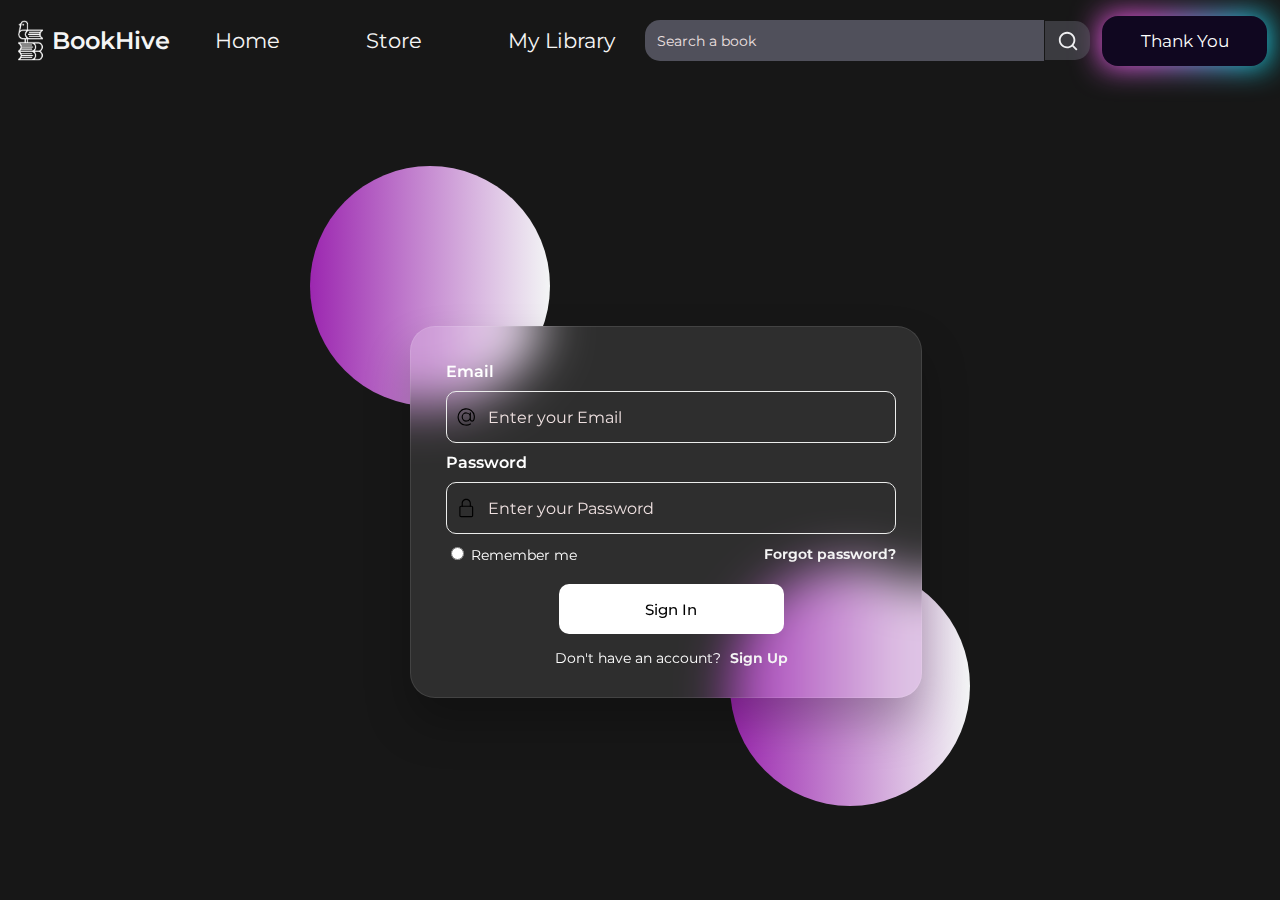
==== login-register.html @ b526059c "login page UI added" ====
<!DOCTYPE html>
<html lang="en-US">
    <head>
        <title>Library</title>
        <meta charset="UTF-8">
        <meta name="viewport" content="width=device-width, initial-scale=1.0">
        <link rel="stylesheet" href="/styles/forall.css" type="text/css" />
        <link rel="stylesheet" href="/styles/navbar.css" />
        <link rel="stylesheet" href="/styles/navButton.css" />
        <link rel="stylesheet" href="/styles/scroll-top.css" />
        <link rel="stylesheet" href="/styles/login-register.css" />
        <script src="https://kit.fontawsome.com/a076d05399.js"></script>
    </head>
    <body>
        <div id="navbar-container">   
        </div>
        <script>
            // Fetch the navbar content from the navbar.html file
            fetch('navbar.html')
                .then(response => response.text())
                .then(navbarContent => {
                // Insert the navbar content into the container
                    document.getElementById('navbar-container').innerHTML = navbarContent;
                })
            .catch(error => console.error('Error loading navbar:', error));
        </script>
        <section>
            <div class="container-login">
                <div class="card front-face">
                    
                    <form class="form">
                        <div class="flex-column">
                            <label>Email </label></div>
                            <div class="inputForm">
                                <svg xmlns="http://www.w3.org/2000/svg" width="20" viewBox="0 0 32 32" height="20"><g data-name="Layer 3" id="Layer_3"><path d="m30.853 13.87a15 15 0 0 0 -29.729 4.082 15.1 15.1 0 0 0 12.876 12.918 15.6 15.6 0 0 0 2.016.13 14.85 14.85 0 0 0 7.715-2.145 1 1 0 1 0 -1.031-1.711 13.007 13.007 0 1 1 5.458-6.529 2.149 2.149 0 0 1 -4.158-.759v-10.856a1 1 0 0 0 -2 0v1.726a8 8 0 1 0 .2 10.325 4.135 4.135 0 0 0 7.83.274 15.2 15.2 0 0 0 .823-7.455zm-14.853 8.13a6 6 0 1 1 6-6 6.006 6.006 0 0 1 -6 6z"></path></g></svg>
                                <input placeholder="Enter your Email" class="input-form" type="text">
                            </div>
                        
                        <div class="flex-column">
                            <label>Password </label></div>
                            <div class="inputForm">
                                <svg xmlns="http://www.w3.org/2000/svg" width="20" viewBox="-64 0 512 512" height="20"><path d="m336 512h-288c-26.453125 0-48-21.523438-48-48v-224c0-26.476562 21.546875-48 48-48h288c26.453125 0 48 21.523438 48 48v224c0 26.476562-21.546875 48-48 48zm-288-288c-8.8125 0-16 7.167969-16 16v224c0 8.832031 7.1875 16 16 16h288c8.8125 0 16-7.167969 16-16v-224c0-8.832031-7.1875-16-16-16zm0 0"></path><path d="m304 224c-8.832031 0-16-7.167969-16-16v-80c0-52.929688-43.070312-96-96-96s-96 43.070312-96 96v80c0 8.832031-7.167969 16-16 16s-16-7.167969-16-16v-80c0-70.59375 57.40625-128 128-128s128 57.40625 128 128v80c0 8.832031-7.167969 16-16 16zm0 0"></path></svg>        
                                <input placeholder="Enter your Password" class="input-form" type="password">
                            </div>
                        
                        <div class="flex-row">
                            <div>
                            <input type="radio">
                            <label>Remember me </label>
                            </div>
                            <span class="span">Forgot password?</span>
                        </div>
                        <div class="submit">
                        <button class="button-submit">Sign In</button></div>
                        <p class="p">Don't have an account? <span class="span signup-unflipped">Sign Up</span>
                        </form>
                </div>
                <div class="card back-face">
                    <span>sodfsf</span>
                    <div>dsfdsf</div>
                    <p class="p">Have an account? <span class="span signup-flipped">Login</span>
                </div>
            </div>
        </section>
        <script>
            let mainCard = document.querySelector('.container-login');
            let flipAction = document.getElementsByClassName('signup-unflipped');
            let unflipAction = document.getElementsByClassName('signup-flipped');
            
            flipAction[0].addEventListener('click', () => {
                mainCard.classList.add('flipped');
            });

            unflipAction[0].addEventListener('click', () => {
                mainCard.classList.remove('flipped');
            });
        </script>
        </body>
        
        </html>
---- styles/forall.css ----
@import url('https://fonts.googleapis.com/css2?family=Montserrat:ital,wght@0,100;0,200;0,300;0,400;0,500;0,600;0,700;0,800;0,900;1,100;1,200;1,300;1,400;1,500;1,600;1,700;1,800;1,900&display=swap');
*{
    font-family: 'Montserrat', sans-serif;
    color : whitesmoke;
}

::-webkit-scrollbar {
  width: 7.5px;
}

/* Track */
::-webkit-scrollbar-track {
  background: #222222; 
}

/* Handle */
::-webkit-scrollbar-thumb {
  background: #555454; 
}

/* Handle on hover */
::-webkit-scrollbar-thumb:hover {
  background: #777777; 
}

a{
    cursor: pointer;
}

body{
    margin: 0;
    background-color: rgb(23,23,23);
}

header{
    padding: 10px;
}
---- styles/navbar.css ----
.navbar-div {
  /* background-color: white; */
  display: flex;
}

.navbar-div .nav-links{
  display: flex;
  align-items: center;
  justify-content: space-between;
  width: 400px;
}

.container {
  display: flex;
  justify-content: center;
  align-items: center;
  height: 35px;
  margin-left: 30px;
  margin-top: 13px;
}

.input {
  max-width: 375px;
  width: 800px;
  height: 65%;
  outline: none;
  font-size: 14px;
  font-weight: 70px;
  background-color: #86869b83;
  caret-color: whitesmoke;
  color: whitesmoke;
  padding: 7px 10px;
  border: 2px solid transparent;
  border-top-left-radius: 15px;
  border-bottom-left-radius: 15px;
  margin-right: 1px;
  transition: all .2s ease;
}

.input:hover {
  border: 2px solid rgba(255, 255, 255, 0.16);
}

.input:focus {
  border: 2px solid #a970ff;
  background-color: #0e0e10;
}

.search__btn {
  border: none;
  cursor: pointer;
  background-color: rgba(87, 87, 96, 0.565);
  border-top-right-radius: 15px;
  border-bottom-right-radius: 15px;
  height: 39px;
  width: 45px;
  display: flex;
  justify-content: center;
  align-items: center;
}

.search__btn:hover {
  background-color: rgba(54, 54, 56, 1);
}

.thank-div{
  display: flex;
  width : 100%;
  justify-content: flex-end;
  align-items: center;
}
.logo-div{
  margin: 5px;
  display: flex;
  align-items: center;
}

.logo-div a{
  font-size: 24px;
  margin-left: 7px;
  font-weight: 600;
  color: whitesmoke;
  cursor: default;
}

.logo-div img{
  background-blend-mode: multiply;
  width: 30px;
  
}

li{
  list-style: none;
}   

.logo-div a {
  text-decoration : none;
  cursor : pointer;
}
---- styles/navButton.css ----
.thank-div button {
    width: 165px;
    height: 50px;
    cursor: pointer;
    color: #fff;
    font-size: 17px;
    border-radius: 1rem;
    border: none;
    position: relative;
    background: #100720;
    transition: 0.1s;
    margin-right : 3px;
  }
  
  .thank-div button::after {
    content: '';
    width: 100%;
    height: 100%;
    background-image: radial-gradient( circle farthest-corner at 10% 20%,  rgba(255,94,247,1) 17.8%, rgba(2,245,255,1) 100.2% );
    filter: blur(15px);
    z-index: -1;
    position: absolute;
    left: 0;
    top: 0;
  }
  
  .thank-div button:hover {
    transform: scale(0.9) rotate(3deg);
    background: radial-gradient( circle farthest-corner at 10% 20%, rgba(255,94,247,1) 17.8%, rgba(2,245,255,1) 100.2% );
    transition: 0.5s;
  }

  .nav-links a {
    text-decoration: none;
    color: whitesmoke;
    font-size: 1.3rem;
    border : none;
    background : none;
  }

  .nav-links a::before{
    margin-left : auto;
  }

  .nav-links a::before, .nav-links a::after {
    content : '';
    width : 0%;
    height : 2px;
    background : blueviolet;
    display : block;
    transition : 0.5s;
  }

  .nav-links a:hover::after, .nav-links a:hover::before {
    width : 50%;
  }
---- styles/scroll-top.css ----
#scrollBtn {
  display : none;
  position : fixed;
  bottom : 20px;
  right : 10px;
  z-index : 99;
  border : none;
  outline : whitesmoke;
  background-color: whitesmoke;
  cursor : pointer;
  width: 35px;
  height: 35px;
  border-radius: 50%;
}
---- styles/login-register.css ----
section {
  position : relative;
  min-height : 90vh;
  height : 100%;
  display : flex;
  align-items: center;
  justify-content: center;
  color : #fff;
  perspective: 1000px;
}

section::before {
  content : "";
  position : absolute;
  height : 240px;
  width : 240px;
  background : linear-gradient(90deg, #9c27b0, #f3f5f5);
  transform : translate(-210px,-200px);
  border-radius: 50%;
}

section::after {
  content : "";
  position : absolute;
  height : 240px;
  width : 240px;
  background : linear-gradient(90deg, #9c27b0, #f3f5f5);
  transform : translate(210px,200px);
  border-radius: 50%;
}

.container-login {
  position : relative;
  width : 460px;
  height : 320px;
  z-index : 100;
  transition : 0.6s;
  transform-style : preserve-3d;
}

/*signup button pressed then it flipped*/
.flipped {
  transform : rotateY(180deg);
}

.container-login .card {
  width : 100%;
  height : 100%;
  background : rgba(255,255,255,0.1);
  border-radius: 25px;
  box-shadow : 0 25px 45px rgba(0,0,0,0.25);
  backdrop-filter : blur(25px);
  border : 1px solid rgba(255,255,255,0.1);
  padding : 25px;
  position : absolute;
  backface-visibility: hidden;
}

.card.back-face {
  border : none;
  padding : 15px 25px 25px 25px;
  transform : rotateY(180deg);
}


/* .logo-login{
  margin: 5px;
  display: flex;
  align-items: center;
}
.logo-login img{
  background-blend-mode: multiply;
  width: 30px;
  
} */

.form {
  display: flex;
  flex-direction: column;
  padding: 10px;
  width: 450px;
  border-radius: 20px;
}


.form button {
  align-self: flex-end;
}

.flex-column > label {
  color: white;
  font-weight: 600;
}

.inputForm {
  border: 1.5px solid #ecedec;
  border-radius: 10px;
  margin-top : 10px;
  margin-bottom : 10px;
  height: 50px;
  display: flex;
  align-items: center;
  padding-left: 10px;
  transition: 0.2s ease-in-out;
}



::placeholder {
  color : rgb(238, 224, 224);
  font-weight : 400;
}

.input-form {
  background : none;
  margin-left: 10px;
  border-radius: 10px;
  border: none;
  width: 100%;
  height: 100%;
  color : white;
  font-weight : 600;
  font-size : 16px;
}

.input-form:focus {
  outline: none;
}

.inputForm:focus-within {
  border: 1.5px solid #2d79f3;
}

.flex-row {
  display: flex;
  flex-direction: row;
  align-items: center;
  gap: 10px;
  justify-content: space-between;
}

.flex-row > div > label {
  font-size: 14px;
  color: white;
  font-weight: 400;
}

.span {
  font-size: 14px;
  margin-left: 5px;
  color: whitesmoke;
  font-weight: 650;
  cursor: pointer;
}

.button-submit {
  margin: 20px 0 10px 0;
  background-color: #fff;
  border: none;
  color: black;
  font-size: 15px;
  font-weight: 500;
  border-radius: 10px;
  height: 50px;
  width: 50%;
  cursor: pointer;
}

.submit {
  display : flex;
  justify-content: center;
}

.button-submit:hover {
  color : #fff;
  background: linear-gradient(90deg, rgba(255,94,247,1) , rgba(2,245,255,1));
}


.p {
  text-align: center;
  color: white;
  font-size: 14px;
  margin: 5px 0;
}
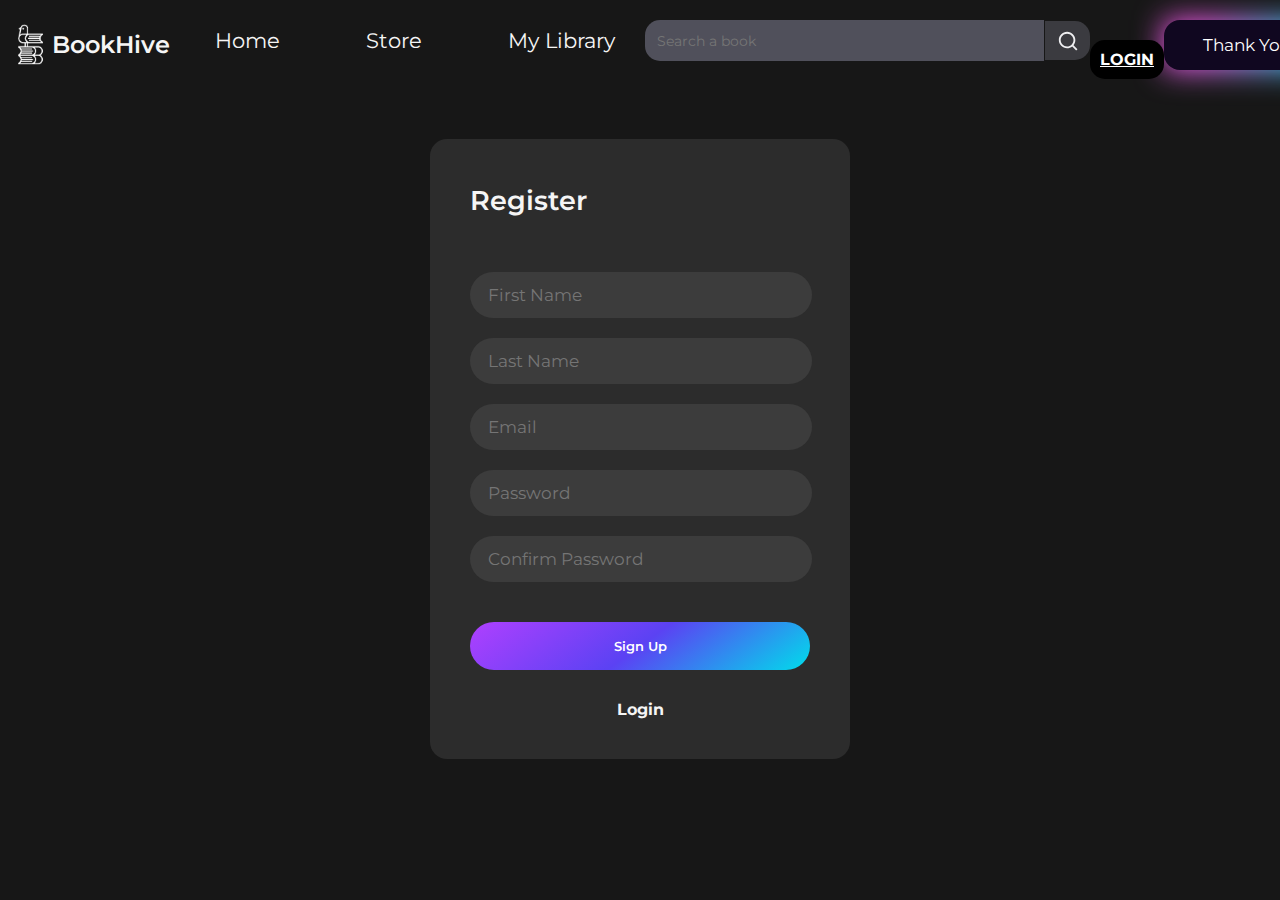
==== commit e61dd2fb: "Login-register added and updated" ====
--- a/login-register.html
+++ b/login-register.html
@@ -24,57 +24,45 @@
                 })
             .catch(error => console.error('Error loading navbar:', error));
         </script>
-        <section>
-            <div class="container-login">
-                <div class="card front-face">
-                    
-                    <form class="form">
-                        <div class="flex-column">
-                            <label>Email </label></div>
-                            <div class="inputForm">
-                                <svg xmlns="http://www.w3.org/2000/svg" width="20" viewBox="0 0 32 32" height="20"><g data-name="Layer 3" id="Layer_3"><path d="m30.853 13.87a15 15 0 0 0 -29.729 4.082 15.1 15.1 0 0 0 12.876 12.918 15.6 15.6 0 0 0 2.016.13 14.85 14.85 0 0 0 7.715-2.145 1 1 0 1 0 -1.031-1.711 13.007 13.007 0 1 1 5.458-6.529 2.149 2.149 0 0 1 -4.158-.759v-10.856a1 1 0 0 0 -2 0v1.726a8 8 0 1 0 .2 10.325 4.135 4.135 0 0 0 7.83.274 15.2 15.2 0 0 0 .823-7.455zm-14.853 8.13a6 6 0 1 1 6-6 6.006 6.006 0 0 1 -6 6z"></path></g></svg>
-                                <input placeholder="Enter your Email" class="input-form" type="text">
-                            </div>
-                        
-                        <div class="flex-column">
-                            <label>Password </label></div>
-                            <div class="inputForm">
-                                <svg xmlns="http://www.w3.org/2000/svg" width="20" viewBox="-64 0 512 512" height="20"><path d="m336 512h-288c-26.453125 0-48-21.523438-48-48v-224c0-26.476562 21.546875-48 48-48h288c26.453125 0 48 21.523438 48 48v224c0 26.476562-21.546875 48-48 48zm-288-288c-8.8125 0-16 7.167969-16 16v224c0 8.832031 7.1875 16 16 16h288c8.8125 0 16-7.167969 16-16v-224c0-8.832031-7.1875-16-16-16zm0 0"></path><path d="m304 224c-8.832031 0-16-7.167969-16-16v-80c0-52.929688-43.070312-96-96-96s-96 43.070312-96 96v80c0 8.832031-7.167969 16-16 16s-16-7.167969-16-16v-80c0-70.59375 57.40625-128 128-128s128 57.40625 128 128v80c0 8.832031-7.167969 16-16 16zm0 0"></path></svg>        
-                                <input placeholder="Enter your Password" class="input-form" type="password">
-                            </div>
-                        
-                        <div class="flex-row">
-                            <div>
-                            <input type="radio">
-                            <label>Remember me </label>
-                            </div>
-                            <span class="span">Forgot password?</span>
-                        </div>
-                        <div class="submit">
-                        <button class="button-submit">Sign In</button></div>
-                        <p class="p">Don't have an account? <span class="span signup-unflipped">Sign Up</span>
-                        </form>
-                </div>
-                <div class="card back-face">
-                    <span>sodfsf</span>
-                    <div>dsfdsf</div>
-                    <p class="p">Have an account? <span class="span signup-flipped">Login</span>
+        <form method="post" action="example.com">
+            <div class="login-container" style="display:none;">
+                <div class="login wrap">
+                    <div class="h1">Login</div>
+                    <input pattern="^([a-zA-Z0-9_\-\.]+)@((\[[0-9]{1,3}\.[0-9]{1,3}\.[0-9]{1,3}\.)|(([a-zA-Z0-9\-]+\.)+))([a-zA-Z]{2,4}|[0-9]{1,3})(\]?)$" placeholder="Email" id="email" name="email" type="text" required>
+                    <input placeholder="Password" id="password" name="password" type="password" required>
+                    <input value="Login" class="btn" type="submit">
+                    <p class="account-question">Don't have an account? <span class="sign-up-btn" onclick="showReg();"> Signup</span></p>
                 </div>
             </div>
-        </section>
+        </form>
+        <form>
+            <div class="register-container" style="display:flex;">
+                <div class="login wrap">
+                    <div class="h1">Register</div>
+                    <input placeholder="First Name" id="fname" name="fname" type="text" required>
+                    <input placeholder="Last Name" id="lname" name="lname" type="text" required>
+                    <input pattern="^([a-zA-Z0-9_\-\.]+)@((\[[0-9]{1,3}\.[0-9]{1,3}\.[0-9]{1,3}\.)|(([a-zA-Z0-9\-]+\.)+))([a-zA-Z]{2,4}|[0-9]{1,3})(\]?)$" placeholder="Email" id="email" name="email" type="text" required>
+                    <input placeholder="Password" id="password" name="password" type="password" required>
+                    <input placeholder="Confirm Password" id="password" name="password" type="password" required>
+                    <input value="Sign Up" class="btn" type="submit">
+                    <span class="login-btn" onclick="showLog();"> Login</span>
+                </div>
+            </div>
+        </form>
         <script>
-            let mainCard = document.querySelector('.container-login');
-            let flipAction = document.getElementsByClassName('signup-unflipped');
-            let unflipAction = document.getElementsByClassName('signup-flipped');
-            
-            flipAction[0].addEventListener('click', () => {
-                mainCard.classList.add('flipped');
-            });
+            let register = document.querySelector('.register-container');
+            let login = document.querySelector('.login-container');
+            function showReg() {
+                register.style.display = "flex";
+                login.style.display = "none";
+            }
 
-            unflipAction[0].addEventListener('click', () => {
-                mainCard.classList.remove('flipped');
-            });
+            function showLog() {
+                register.style.display = "none";
+                login.style.display = "flex";
+            }
         </script>
+        
         </body>
         
         </html>
--- a/styles/navbar.css
+++ b/styles/navbar.css
@@ -96,4 +96,18 @@
 .logo-div a {
   text-decoration : none;
   cursor : pointer;
+}
+
+.login-logo {
+  display : flex;
+  justify-content: center;
+  align-items: center;
+}
+
+.login-logo .login-btn {
+  color : white;
+  background-color: black;
+  border-radius: 15px;
+  border : none;
+  padding : 10px;
 }--- a/styles/login-register.css
+++ b/styles/login-register.css
@@ -1,185 +1,146 @@
-section {
-  position : relative;
-  min-height : 90vh;
-  height : 100%;
-  display : flex;
+
+.login-container, 
+.register-container {
+  display: flex;
+  justify-content: center;
   align-items: center;
-  justify-content: center;
-  color : #fff;
-  perspective: 1000px;
+  margin-top : 50px;
 }
 
-section::before {
-  content : "";
-  position : absolute;
-  height : 240px;
-  width : 240px;
-  background : linear-gradient(90deg, #9c27b0, #f3f5f5);
-  transform : translate(-210px,-200px);
-  border-radius: 50%;
+.login {
+  width: 340px;
+  min-height : 350px;
+  background: #2c2c2c;
+  padding : 40px;
+  color: #fff;
+  border-radius: 17px;
+  font-size: 1.3em;
+  font-family: -apple-system, BlinkMacSystemFont, 'Segoe UI', Roboto, Oxygen, Ubuntu, Cantarell, 'Open Sans', 'Helvetica Neue', sans-serif;
 }
 
-section::after {
-  content : "";
-  position : absolute;
-  height : 240px;
-  width : 240px;
-  background : linear-gradient(90deg, #9c27b0, #f3f5f5);
-  transform : translate(210px,200px);
-  border-radius: 50%;
-}
-
-.container-login {
-  position : relative;
-  width : 460px;
-  height : 320px;
-  z-index : 100;
-  transition : 0.6s;
-  transform-style : preserve-3d;
-}
-
-/*signup button pressed then it flipped*/
-.flipped {
-  transform : rotateY(180deg);
-}
-
-.container-login .card {
-  width : 100%;
-  height : 100%;
-  background : rgba(255,255,255,0.1);
-  border-radius: 25px;
-  box-shadow : 0 25px 45px rgba(0,0,0,0.25);
-  backdrop-filter : blur(25px);
-  border : 1px solid rgba(255,255,255,0.1);
-  padding : 25px;
-  position : absolute;
-  backface-visibility: hidden;
-}
-
-.card.back-face {
-  border : none;
-  padding : 15px 25px 25px 25px;
-  transform : rotateY(180deg);
+.login input[type="text"],
+.login input[type="password"] {
+  opacity: 1;
+  display: flex;
+  border: none;
+  outline: none;
+  width: 90%;
+  padding: 13px 18px;
+  margin: 20px 0 0 0;
+  font-size: 0.8em;
+  border-radius: 100px;
+  background: #3c3c3c;
+  color: #fff;
 }
 
 
-/* .logo-login{
-  margin: 5px;
-  display: flex;
-  align-items: center;
-}
-.logo-login img{
-  background-blend-mode: multiply;
-  width: 30px;
-  
-} */
-
-.form {
-  display: flex;
-  flex-direction: column;
-  padding: 10px;
-  width: 450px;
-  border-radius: 20px;
+.login input:focus {
+  animation: bounce 1s;
+  -webkit-appearance: none;
 }
 
-
-.form button {
-  align-self: flex-end;
+.login input[type=submit],
+.login input[type=button],
+.h1 {
+  border: 0;
+  outline: 0;
+  width: 100%;
+  padding: 13px;
+  margin: 40px 0 0 0;
+  border-radius: 500px;
+  font-weight: 600;
+  animation: bounce2 1.6s;
 }
 
-.flex-column > label {
-  color: white;
-  font-weight: 600;
+.h1 {
+  padding: 0;
+  position: relative;
+  top: -35px;
+  display: block;
+  margin-bottom: -0px;
+  font-size: 1.3em;
 }
 
-.inputForm {
-  border: 1.5px solid #ecedec;
-  border-radius: 10px;
-  margin-top : 10px;
-  margin-bottom : 10px;
-  height: 50px;
-  display: flex;
-  align-items: center;
-  padding-left: 10px;
-  transition: 0.2s ease-in-out;
-}
-
-
-
-::placeholder {
-  color : rgb(238, 224, 224);
-  font-weight : 400;
-}
-
-.input-form {
-  background : none;
-  margin-left: 10px;
-  border-radius: 10px;
-  border: none;
-  width: 100%;
-  height: 100%;
-  color : white;
-  font-weight : 600;
+.account-question, 
+.login-btn{
   font-size : 16px;
-}
-
-.input-form:focus {
-  outline: none;
-}
-
-.inputForm:focus-within {
-  border: 1.5px solid #2d79f3;
-}
-
-.flex-row {
-  display: flex;
-  flex-direction: row;
-  align-items: center;
-  gap: 10px;
-  justify-content: space-between;
-}
-
-.flex-row > div > label {
-  font-size: 14px;
-  color: white;
-  font-weight: 400;
-}
-
-.span {
-  font-size: 14px;
-  margin-left: 5px;
-  color: whitesmoke;
-  font-weight: 650;
-  cursor: pointer;
-}
-
-.button-submit {
-  margin: 20px 0 10px 0;
-  background-color: #fff;
-  border: none;
-  color: black;
-  font-size: 15px;
-  font-weight: 500;
-  border-radius: 10px;
-  height: 50px;
-  width: 50%;
-  cursor: pointer;
-}
-
-.submit {
+  margin-top : 30px;
   display : flex;
   justify-content: center;
 }
 
-.button-submit:hover {
-  color : #fff;
-  background: linear-gradient(90deg, rgba(255,94,247,1) , rgba(2,245,255,1));
+.sign-up-btn,
+.login-btn{
+  font-weight: bold;
+  cursor : pointer;
 }
 
+.btn {
+  background: linear-gradient(144deg, #af40ff, #5b42f3 50%, #00ddeb);
+  color: #fff;
+  padding: 16px !important;
+}
 
-.p {
-  text-align: center;
-  color: white;
-  font-size: 14px;
-  margin: 5px 0;
+.btn:hover {
+  background: linear-gradient(144deg, #1e1e1e , 20%,#1e1e1e 50%,#1e1e1e );
+  color: rgb(255, 255, 255);
+  padding: 16px !important;
+  cursor: pointer;
+  transition: all 0.4s ease;
 }
+
+.login input[type=text] {
+  animation: bounce 1s;
+  -webkit-appearance: none;
+}
+
+.login input[type=password] {
+  animation: bounce1 1.3s;
+}
+
+.ui {
+  font-weight: bolder;
+  background: -webkit-linear-gradient(#B563FF, #535EFC, #0EC8EE);
+  -webkit-background-clip: text;
+  -webkit-text-fill-color: transparent;
+  border-bottom: 4px solid transparent;
+  border-image: linear-gradient(0.25turn, #535EFC, #0EC8EE, #0EC8EE);
+  border-image-slice: 1;
+  display: inline;
+}
+
+@media only screen and (max-width: 600px) {
+  .login {
+    width: 70%;
+    padding: 3em;
+  }
+}
+
+@keyframes bounce {
+  0% {
+    transform: translateY(-250px);
+    opacity: 0;
+  }
+}
+
+@keyframes bounce1 {
+  0% {
+    opacity: 0;
+  }
+
+  40% {
+    transform: translateY(-100px);
+    opacity: 0;
+  }
+}
+
+@keyframes bounce2 {
+  0% {
+    opacity: 0;
+  }
+
+  70% {
+    transform: translateY(-20px);
+    opacity: 0;
+  }
+}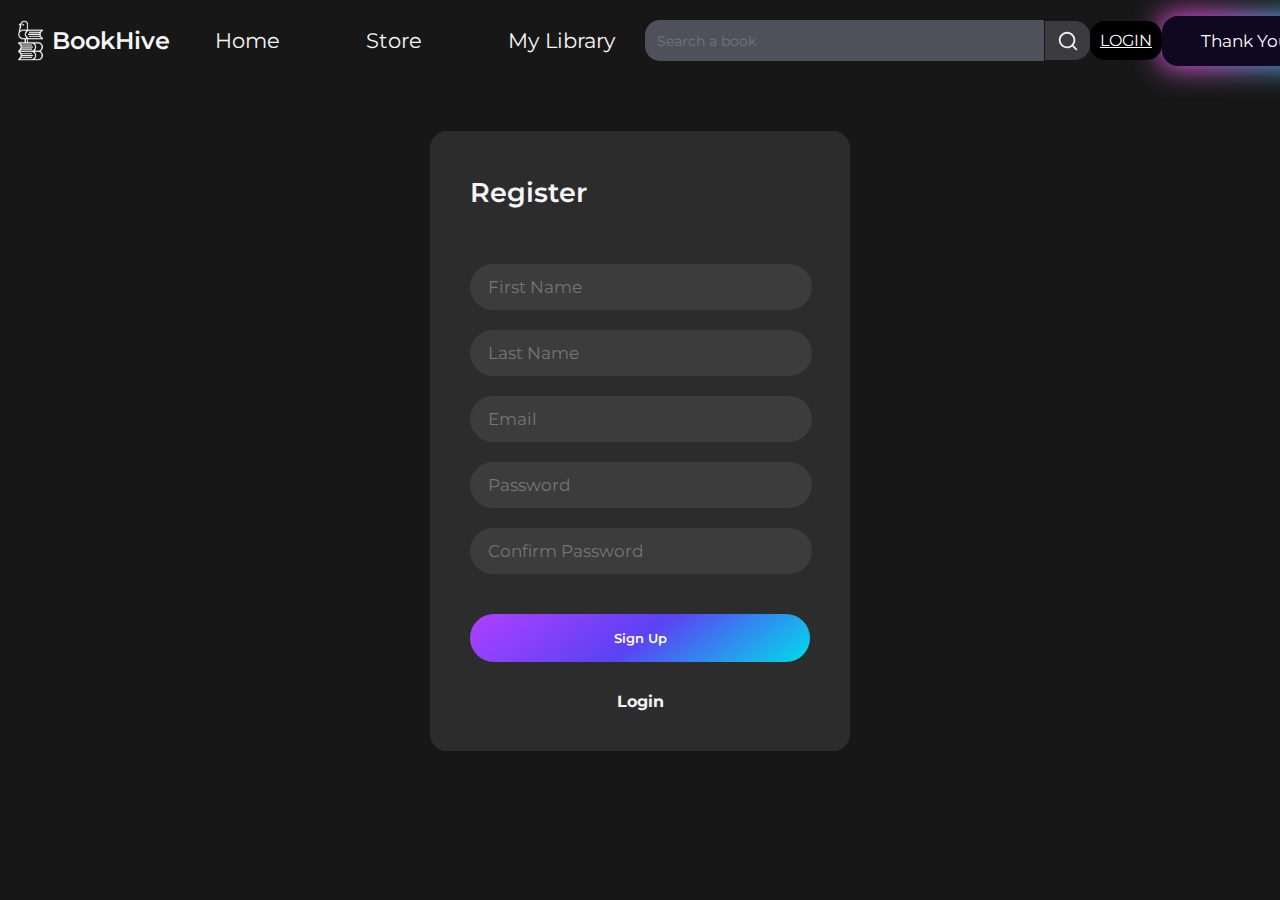
==== commit 2217504c: "some UI changes" ====
--- a/login-register.html
+++ b/login-register.html
@@ -45,7 +45,7 @@
                     <input placeholder="Password" id="password" name="password" type="password" required>
                     <input placeholder="Confirm Password" id="password" name="password" type="password" required>
                     <input value="Sign Up" class="btn" type="submit">
-                    <span class="login-btn" onclick="showLog();"> Login</span>
+                    <span class="login-button" onclick="showLog();"> Login</span>
                 </div>
             </div>
         </form>
--- a/styles/login-register.css
+++ b/styles/login-register.css
@@ -1,4 +1,3 @@
-
 .login-container, 
 .register-container {
   display: flex;
@@ -62,15 +61,16 @@
 }
 
 .account-question, 
-.login-btn{
+.login-button{
   font-size : 16px;
   margin-top : 30px;
   display : flex;
   justify-content: center;
+  animation: bounce2 1.6s;
 }
 
 .sign-up-btn,
-.login-btn{
+.login-button{
   font-weight: bold;
   cursor : pointer;
 }
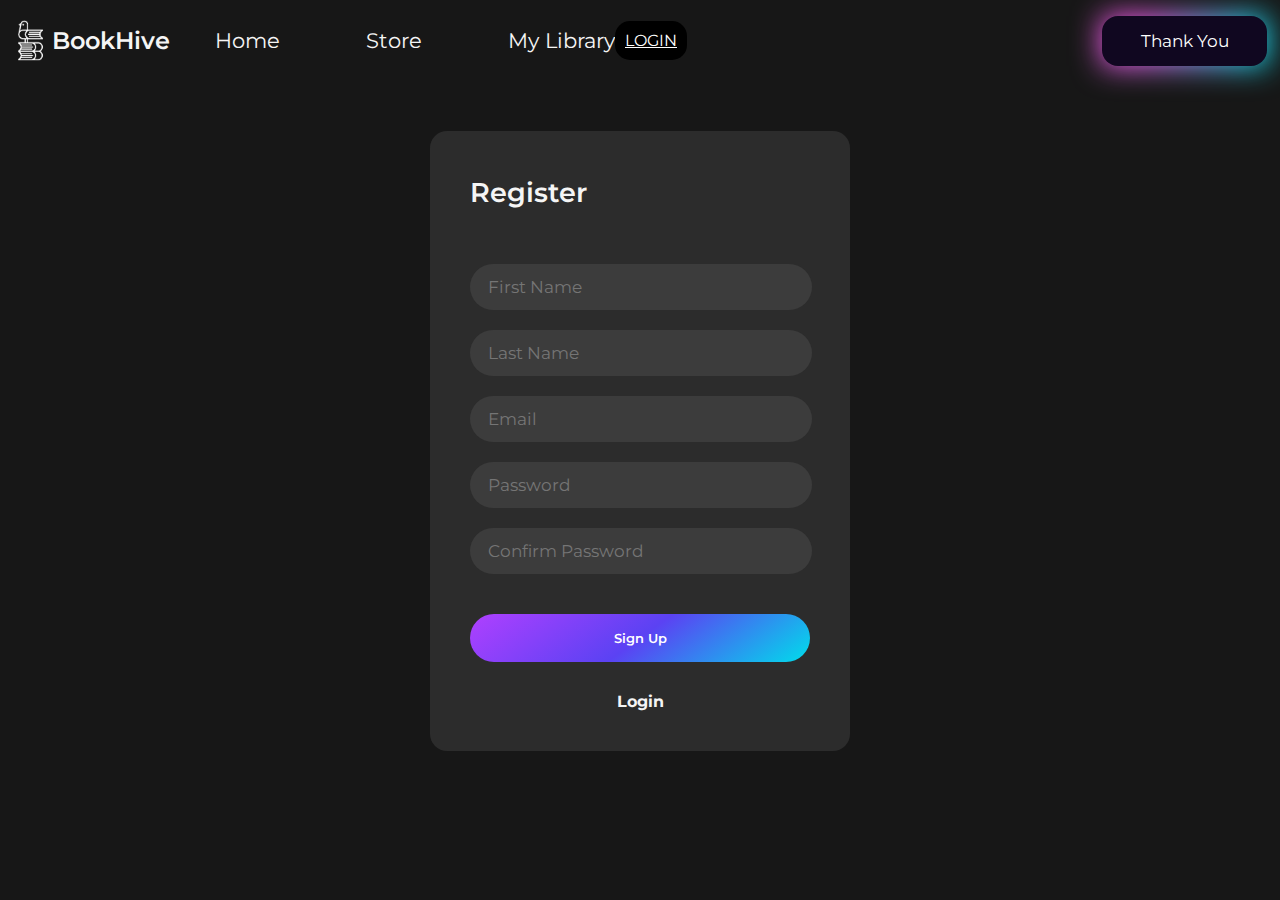
==== commit 2d02f46a: "Search bar hide in particular web pages" ====
--- a/login-register.html
+++ b/login-register.html
@@ -50,6 +50,11 @@
             </div>
         </form>
         <script>
+            setTimeout(function() {
+              // Your code to be executed after 3 seconds
+                document.querySelector('.search-container').style.display = 'none';
+            },10);
+
             let register = document.querySelector('.register-container');
             let login = document.querySelector('.login-container');
             function showReg() {
--- a/styles/navbar.css
+++ b/styles/navbar.css
@@ -10,7 +10,7 @@
   width: 400px;
 }
 
-.container {
+.search-container {
   display: flex;
   justify-content: center;
   align-items: center;
@@ -98,13 +98,13 @@
   cursor : pointer;
 }
 
-.login-logo {
+.login-div {
   display : flex;
   justify-content: center;
   align-items: center;
 }
 
-.login-logo .login-btn {
+.login-div .login-btn {
   color : white;
   background-color: black;
   border-radius: 15px;
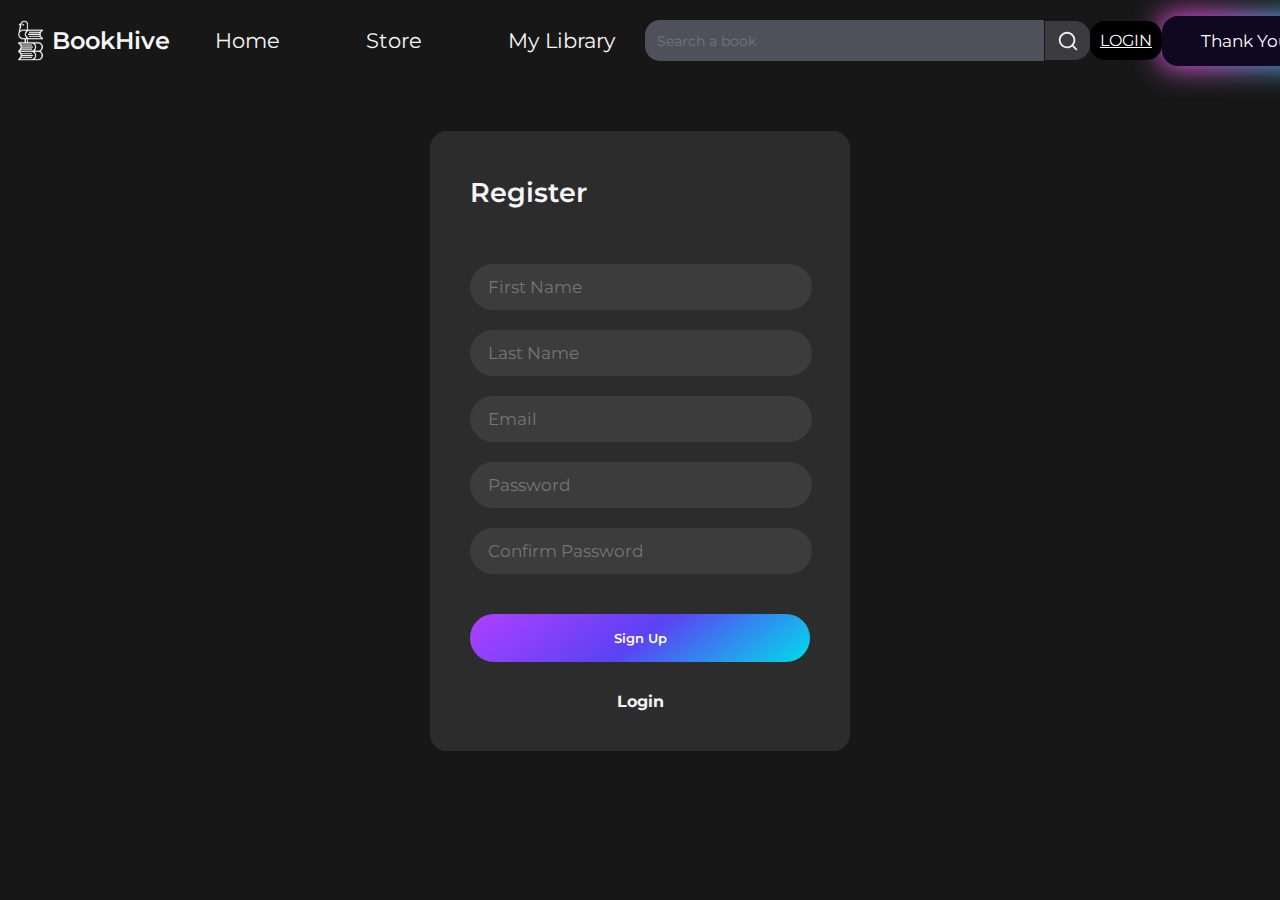
==== commit 5dc8c0c9: "Revert "Search bar hide in particular web pages"" ====
--- a/login-register.html
+++ b/login-register.html
@@ -50,11 +50,6 @@
             </div>
         </form>
         <script>
-            setTimeout(function() {
-              // Your code to be executed after 3 seconds
-                document.querySelector('.search-container').style.display = 'none';
-            },10);
-
             let register = document.querySelector('.register-container');
             let login = document.querySelector('.login-container');
             function showReg() {
--- a/styles/forall.css
+++ b/styles/forall.css
@@ -25,6 +25,8 @@
 
 a{
     cursor: pointer;
+
+    
 }
 
 body{
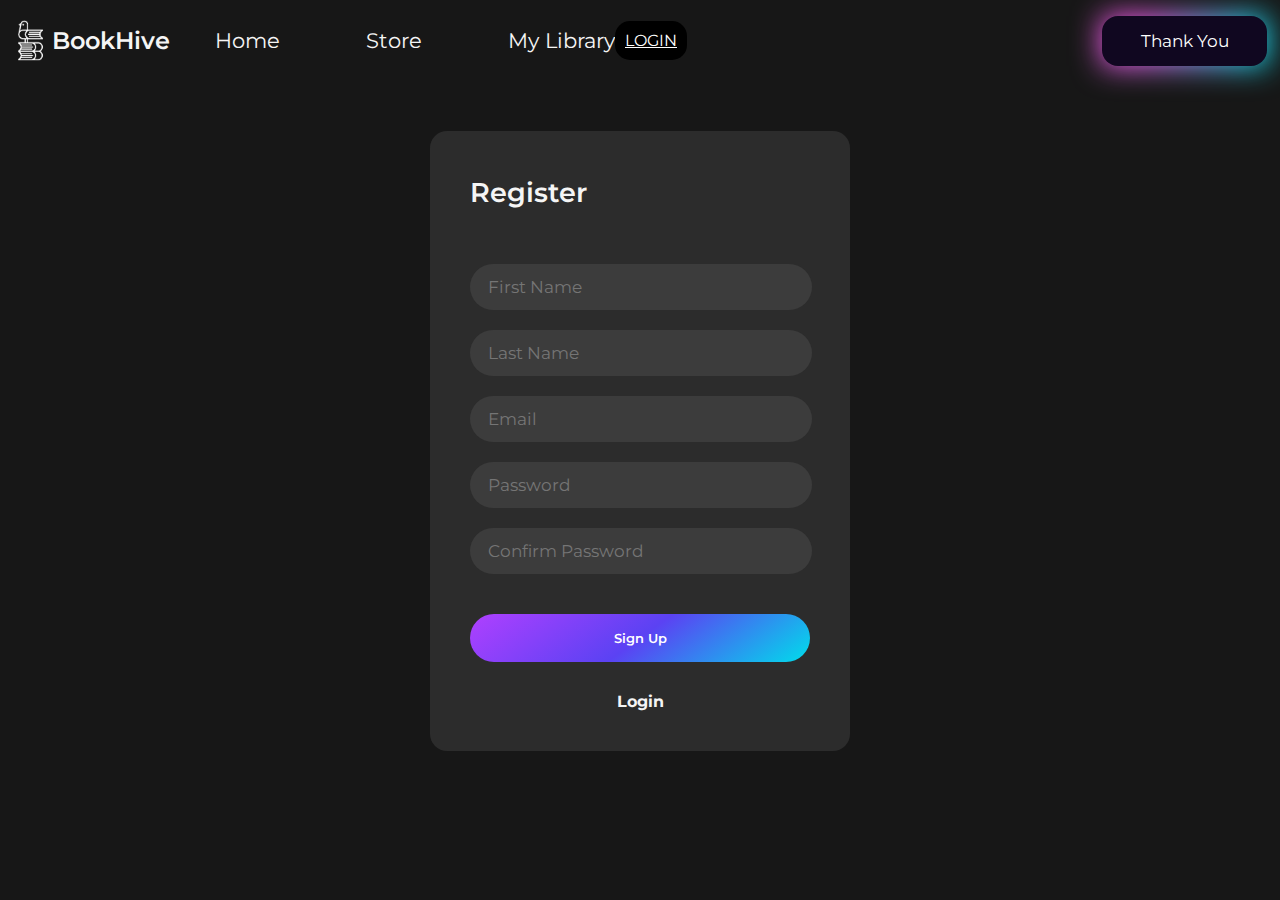
==== commit 03d0b1a0: "search bar hide in login page" ====
--- a/login-register.html
+++ b/login-register.html
@@ -50,6 +50,10 @@
             </div>
         </form>
         <script>
+            setTimeout(function() {
+              // Your code to be executed after 3 seconds
+                document.querySelector('.search-container').style.display = 'none';
+            },10);
             let register = document.querySelector('.register-container');
             let login = document.querySelector('.login-container');
             function showReg() {
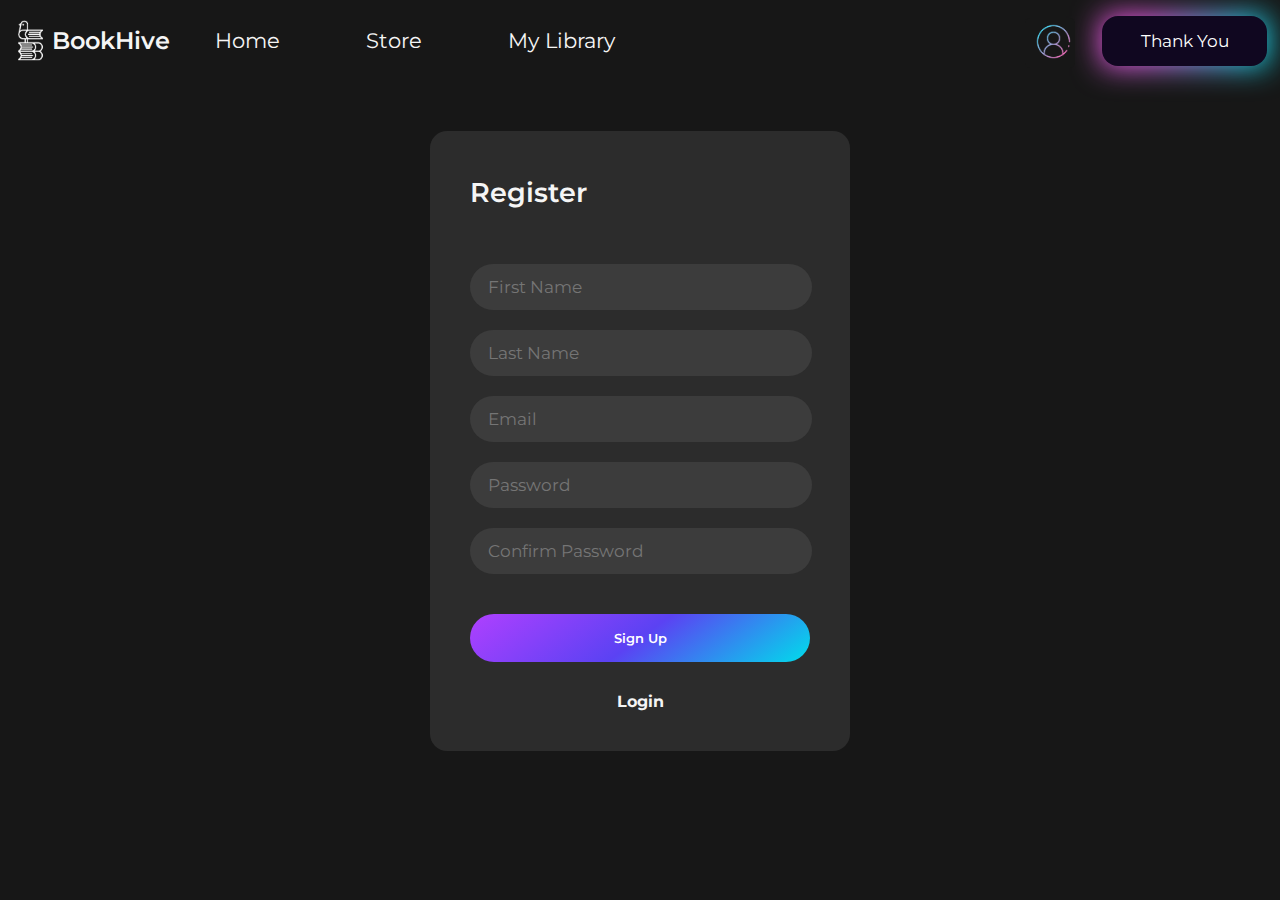
==== commit 6a780045: "Minor changes are done" ====
--- a/login-register.html
+++ b/login-register.html
@@ -53,7 +53,7 @@
             setTimeout(function() {
               // Your code to be executed after 3 seconds
                 document.querySelector('.search-container').style.display = 'none';
-            },10);
+            },100);
             let register = document.querySelector('.register-container');
             let login = document.querySelector('.login-container');
             function showReg() {
--- a/styles/navbar.css
+++ b/styles/navbar.css
@@ -1,5 +1,10 @@
 .navbar-div {
   /* background-color: white; */
+  display: flex;
+  justify-content: space-between;
+}
+
+.logo-link-div{
   display: flex;
 }
 
@@ -110,4 +115,36 @@
   border-radius: 15px;
   border : none;
   padding : 10px;
+}
+
+.login-div{
+  display: flex;
+  width: 35px;
+  height: 35px;
+  justify-content: center;
+  align-items: center;
+}
+.login-div img{
+  width: 45px;
+  height: 45px;
+  align-self: center;
+}
+
+.log-btn{
+  width: 50px;
+  height: 50px;
+  border: none;
+  margin-top: 30px;
+  margin-left: 15px;
+  border-radius: 5px;
+  background-color: rgb(23, 23, 23);
+  object-fit: cover;
+  cursor: pointer;
+}
+
+.thnk-log-div{
+  margin-left: 10px;
+  width: 245px;
+  display: flex;
+  justify-content: space-around;
 }